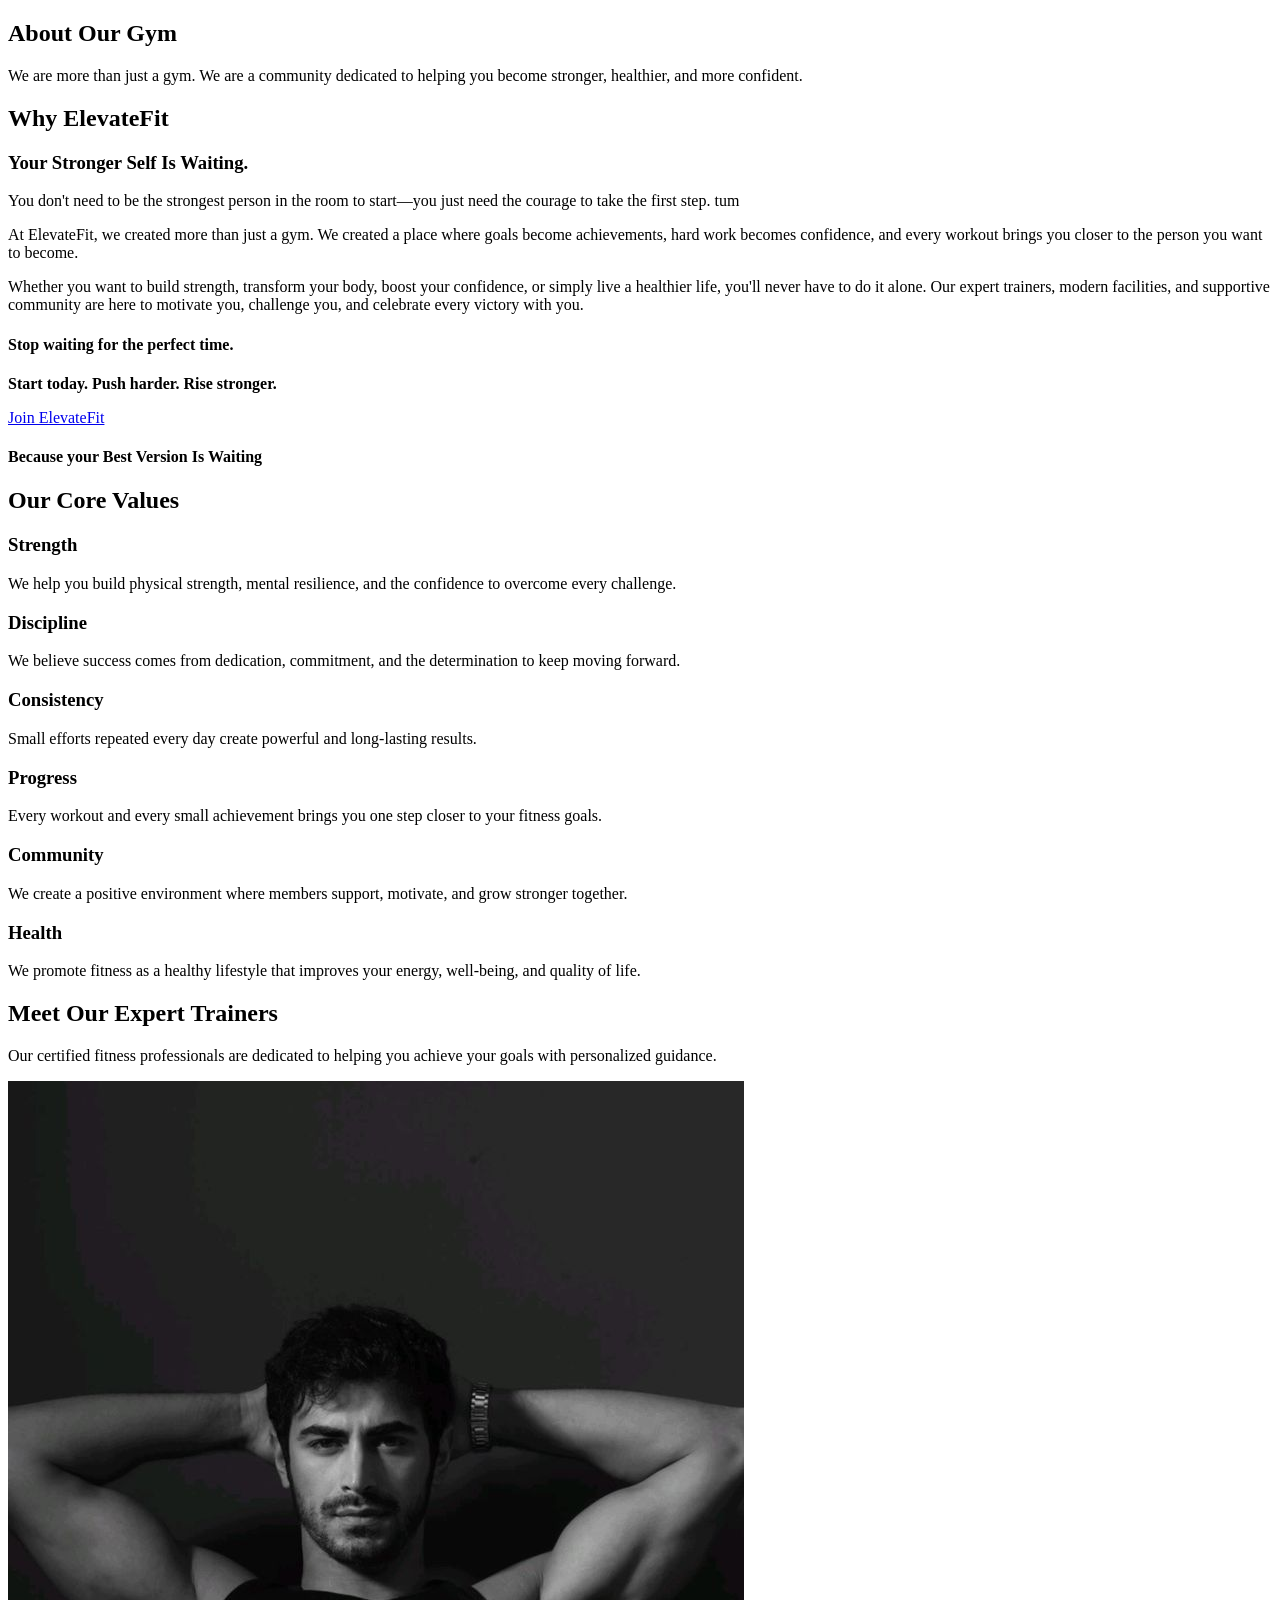
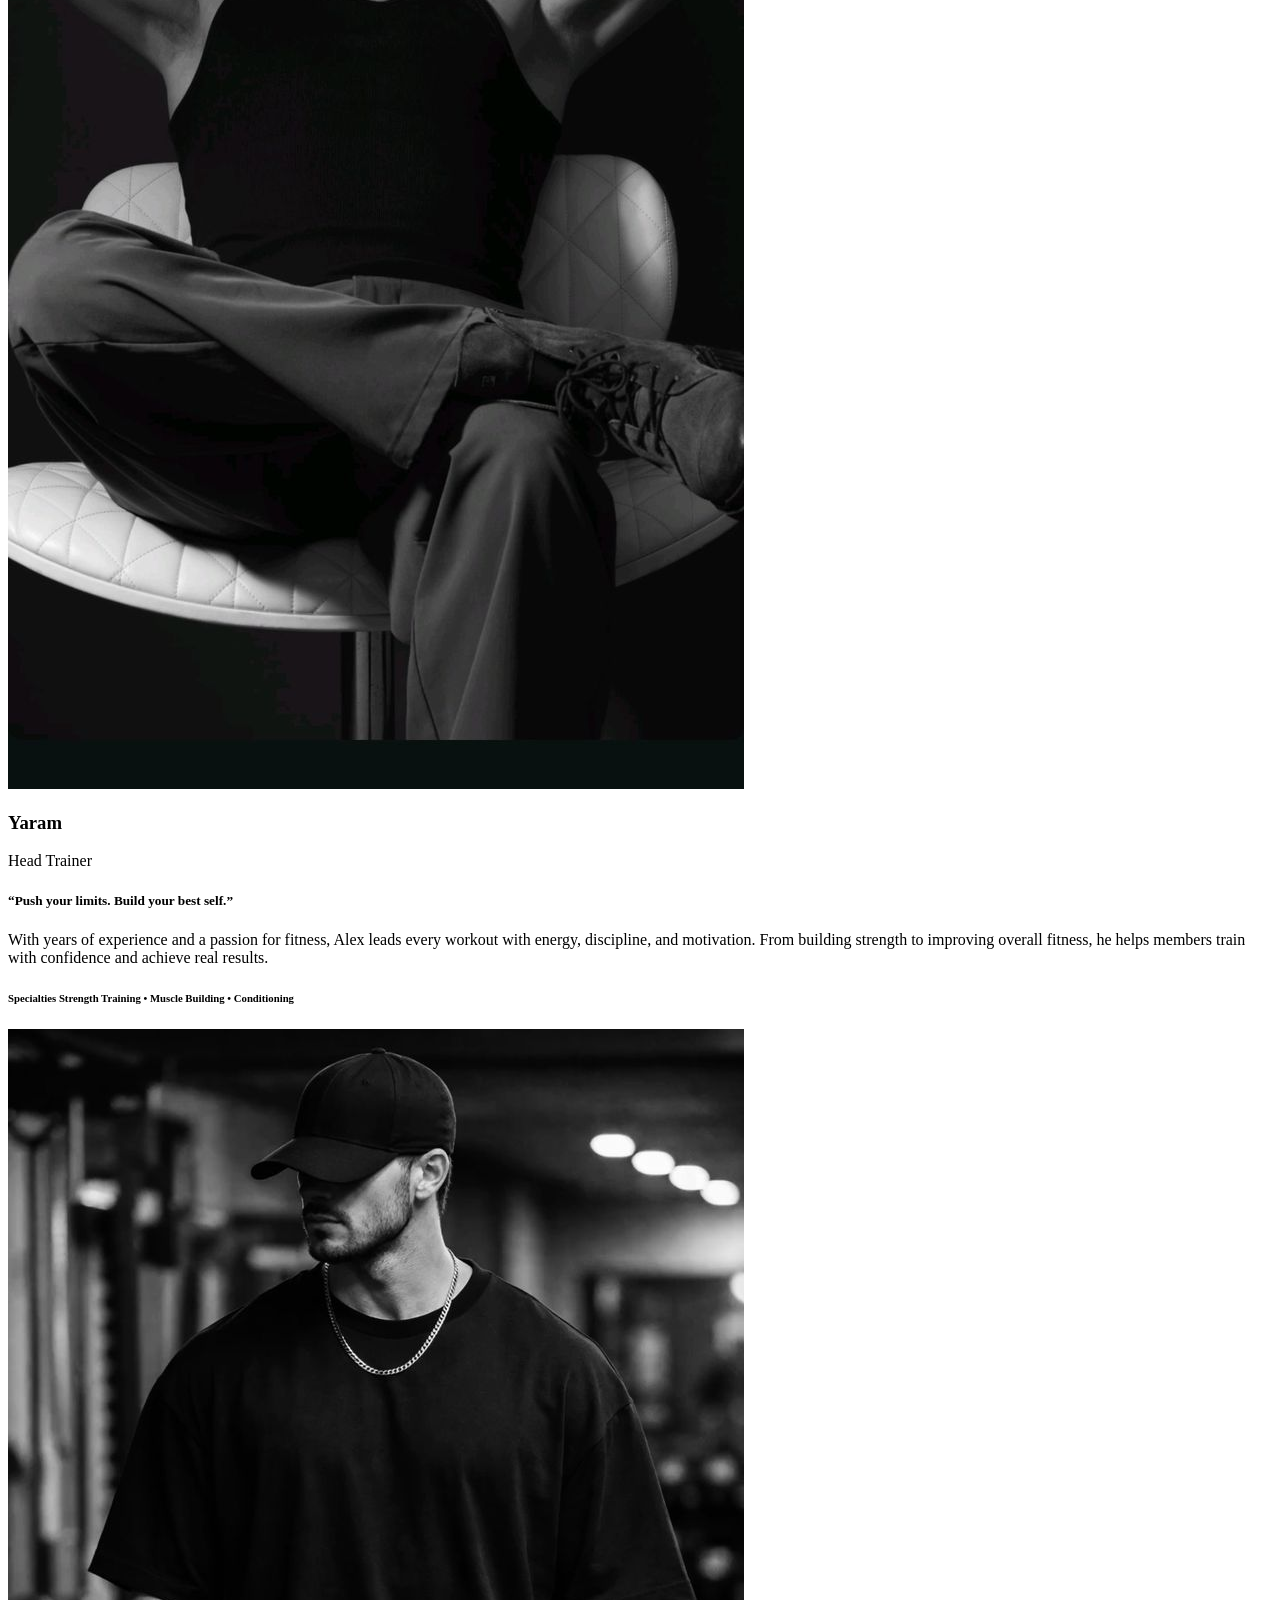
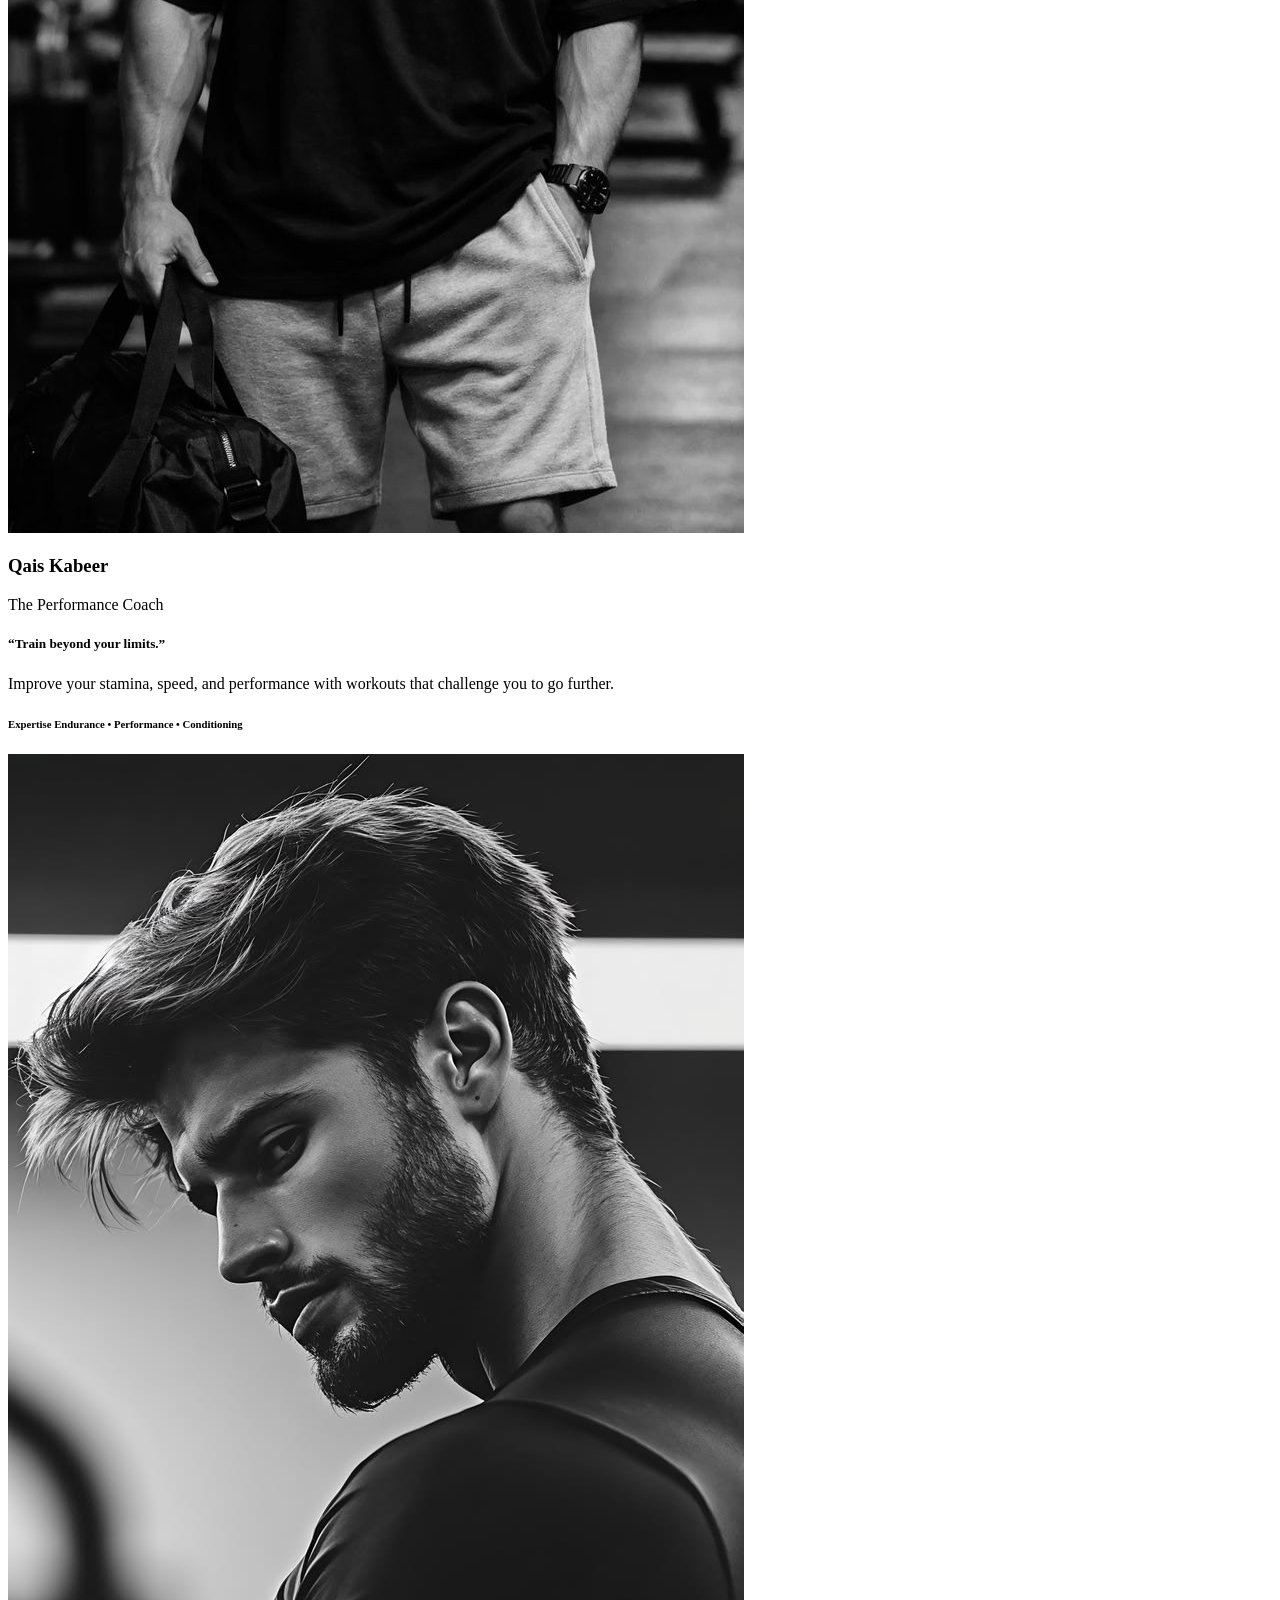
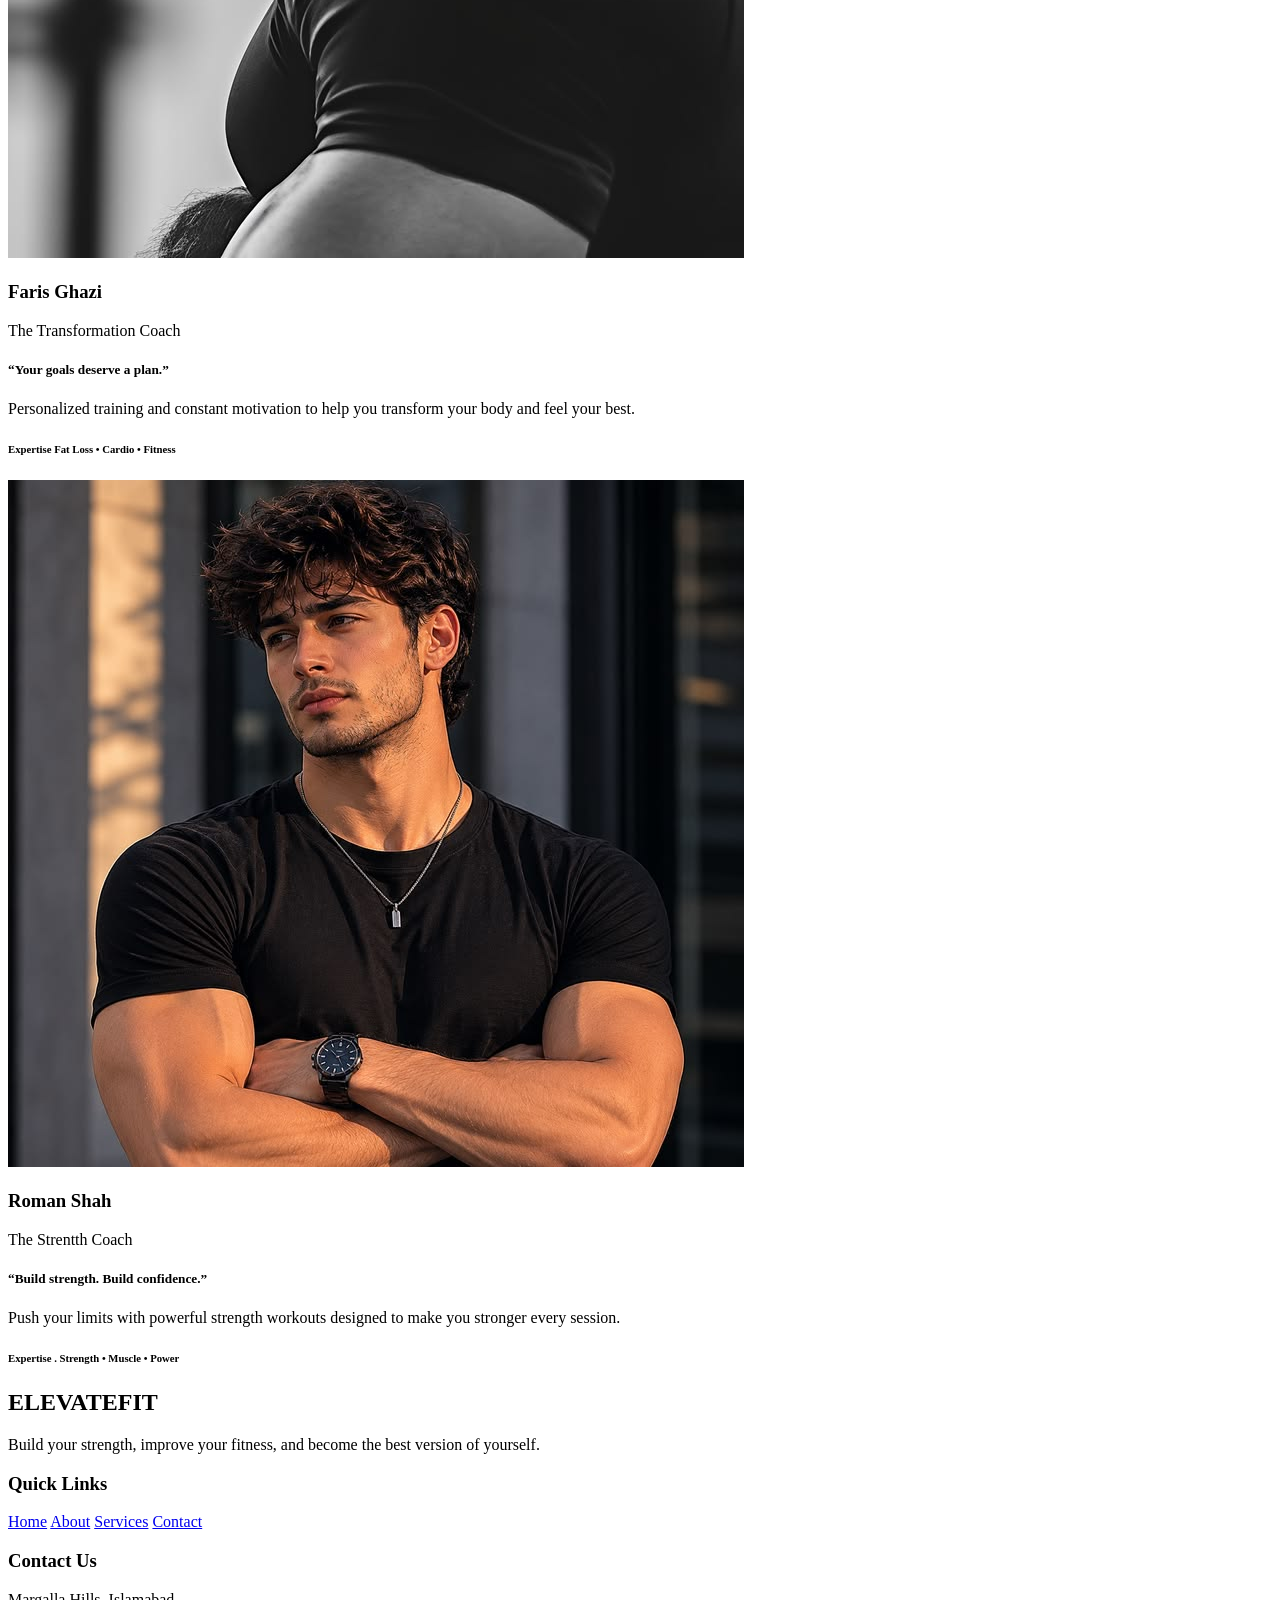
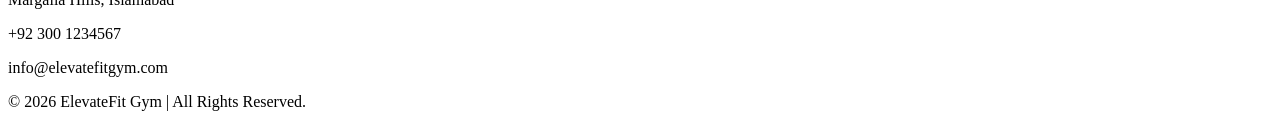
==== About.html @ 3af2d2c5 "Add files via upload" ====
<!DOCTYPE html>
<html lang="en">
<head>
    <meta charset="UTF-8">
    <meta name="viewport" content="width=device-width, initial-scale=1.0">
    <title>About Us</title>
    <link rel="stylesheet" href="../css/About.css">
</head>
<body>
<section class="about-section">
    <div class="container">

        <h1>About Our Gym</h1>

        <p>We are more than just a gym. We are a community dedicated
            to helping you become stronger, healthier, and more confident.
        </p>

  <div class="container">
    <h2>Why ElevateFit</h2>
    <h3>Your Stronger Self Is Waiting.</h3>
    
    <p>You don't need to be the strongest person in the room to start—you just need the courage to take the first step. tum </p>

    <p>At <span class="brand">ElevateFit</span>, we created more than just a gym. We created a place where goals become achievements, hard work becomes confidence, and every workout brings you closer to the person you want to become.</p>

    <p>Whether you want to build strength, transform your body, boost your confidence, or simply live a healthier life, 
        <span class="highlight">you'll never have to do it alone</span>. Our expert trainers, modern facilities, and supportive community are here to motivate you, challenge you, and celebrate every victory with you.</p>

    <h4>Stop waiting for the perfect time.</h4>

    <p class="cta"><b>Start today. Push harder. Rise stronger.</b></p>

    <a href="#join" class="btn">Join ElevateFit </a>
    <h4>Because your Best Version Is Waiting</h4>
  </div>
</section>
<section class="values">
    <div class="container">

        <div class="section-heading">
        <h2 class="values-title">Our Core Values</h2>

        <div class="values-container">

            <div class="value-card">
                <h3> Strength</h3>
                <p>
                    We help you build physical strength, mental resilience,
                    and the confidence to overcome every challenge.
                </p>
            </div>

            <div class="value-card">
                <h3> Discipline</h3>
                <p>
                    We believe success comes from dedication, commitment,
                    and the determination to keep moving forward.
                </p>
            </div>

            <div class="value-card">
                <h3> Consistency</h3>
                <p>
                    Small efforts repeated every day create powerful and
                    long-lasting results.
                </p>
            </div>

            <div class="value-card">
                <h3> Progress</h3>
                <p>
                    Every workout and every small achievement brings you
                    one step closer to your fitness goals.
                </p>
            </div>

            <div class="value-card">
                <h3> Community</h3>
                <p>
                    We create a positive environment where members support,
                    motivate, and grow stronger together.
                </p>
            </div>

            <div class="value-card">
                <h3> Health</h3>
                <p>
                    We promote fitness as a healthy lifestyle that improves
                    your energy, well-being, and quality of life.
                </p>
            </div>

        </div>

    </div>
</section>
<section class="team-section">
    <div class="container">
        <h2 class="team-title"> Meet Our Expert Trainers </h2>
        <p>Our certified fitness professionals are dedicated to helping you achieve your goals with personalized guidance.</p>
        
        <div class="team-container">

            <div class="team-card">
                <img src="../assets/traner1 (2).jpg" alt="yaram-Head Trainer">
                <div class="team-info">
                    <h3>Yaram</h3>
                    <span>Head Trainer</span>
                    <h5>“Push your limits. Build your best self.”</h5>
                    <p>
                    With years of experience and a passion for fitness, Alex leads every workout with energy, discipline, and motivation. From building strength to improving overall fitness, he helps members train with confidence and achieve real results.
                    </p>
                    <h6>Specialties
                         Strength Training • Muscle Building • Conditioning</h6>
                </div>
            </div>

            <div class="team-card">
                <img src="../assets/user.jpg" alt="Qais Kabeer">
                <div class="team-info">
                    <h3>Qais Kabeer</h3>
                    <span> The Performance Coach</span>
                    <h5>“Train beyond your limits.”</h5>
                    <p>Improve your stamina, speed, and performance with workouts that challenge you to go further.
                    </p>
                    <h6>Expertise
                         Endurance • Performance • Conditioning</h6>
                </div>
            </div>

            <div class="team-card">
                <img src="../assets/traner1 (3).jpg" alt="Faris Ghazi">
                <div class="team-info">
                    <h3>Faris Ghazi</h3>
                    <span>The Transformation Coach</span>
                    <h5>“Your goals deserve a plan.”</h5>
                    <p>
                       Personalized training and constant motivation to help you transform your body and feel your best. 
                    </p>
                    <h6>Expertise
                         Fat Loss • Cardio • Fitness
                    </h6>
                </div>
            </div>

            <div class="team-card">
                <img src="../assets/traner1 (4).jpg" alt="Roman Shah">
                <div class="team-info">
                    <h3>Roman Shah</h3>
                    <span>The Strentth Coach</span>
                    <h5>“Build strength. Build confidence.”</h5>
                    <p>Push your limits with powerful strength workouts designed to make you stronger every session.
                    </p>
                    <h6>Expertise
                        . Strength • Muscle • Power
                    </h6>
                </div>
            </div>

        </div>
    </div>
</section>
    </div>
</section>
<footer class="footer">

    <div class="footer-container">

        <div>
            <h2>ELEVATE<span>FIT</span></h2>
            <p>
                Build your strength, improve your fitness,
                and become the best version of yourself.
            </p>
        </div>

        <div>
            <h3>Quick Links</h3>
            <a href="index.html">Home</a>
            <a href="about.html">About</a>
            <a href="services.html">Services</a>
            <a href="contact.html">Contact</a>
        </div>

        <div>
            <h3>Contact Us</h3>
            <p> Margalla Hills, Islamabad</p>
            <p> +92 300 1234567</p>
            <p> info@elevatefitgym.com</p>
        </div>

    </div>

    <div class="footer-bottom">
        <p>© 2026 ElevateFit Gym | All Rights Reserved.</p>
    </div>

</footer>
</body>
</html>
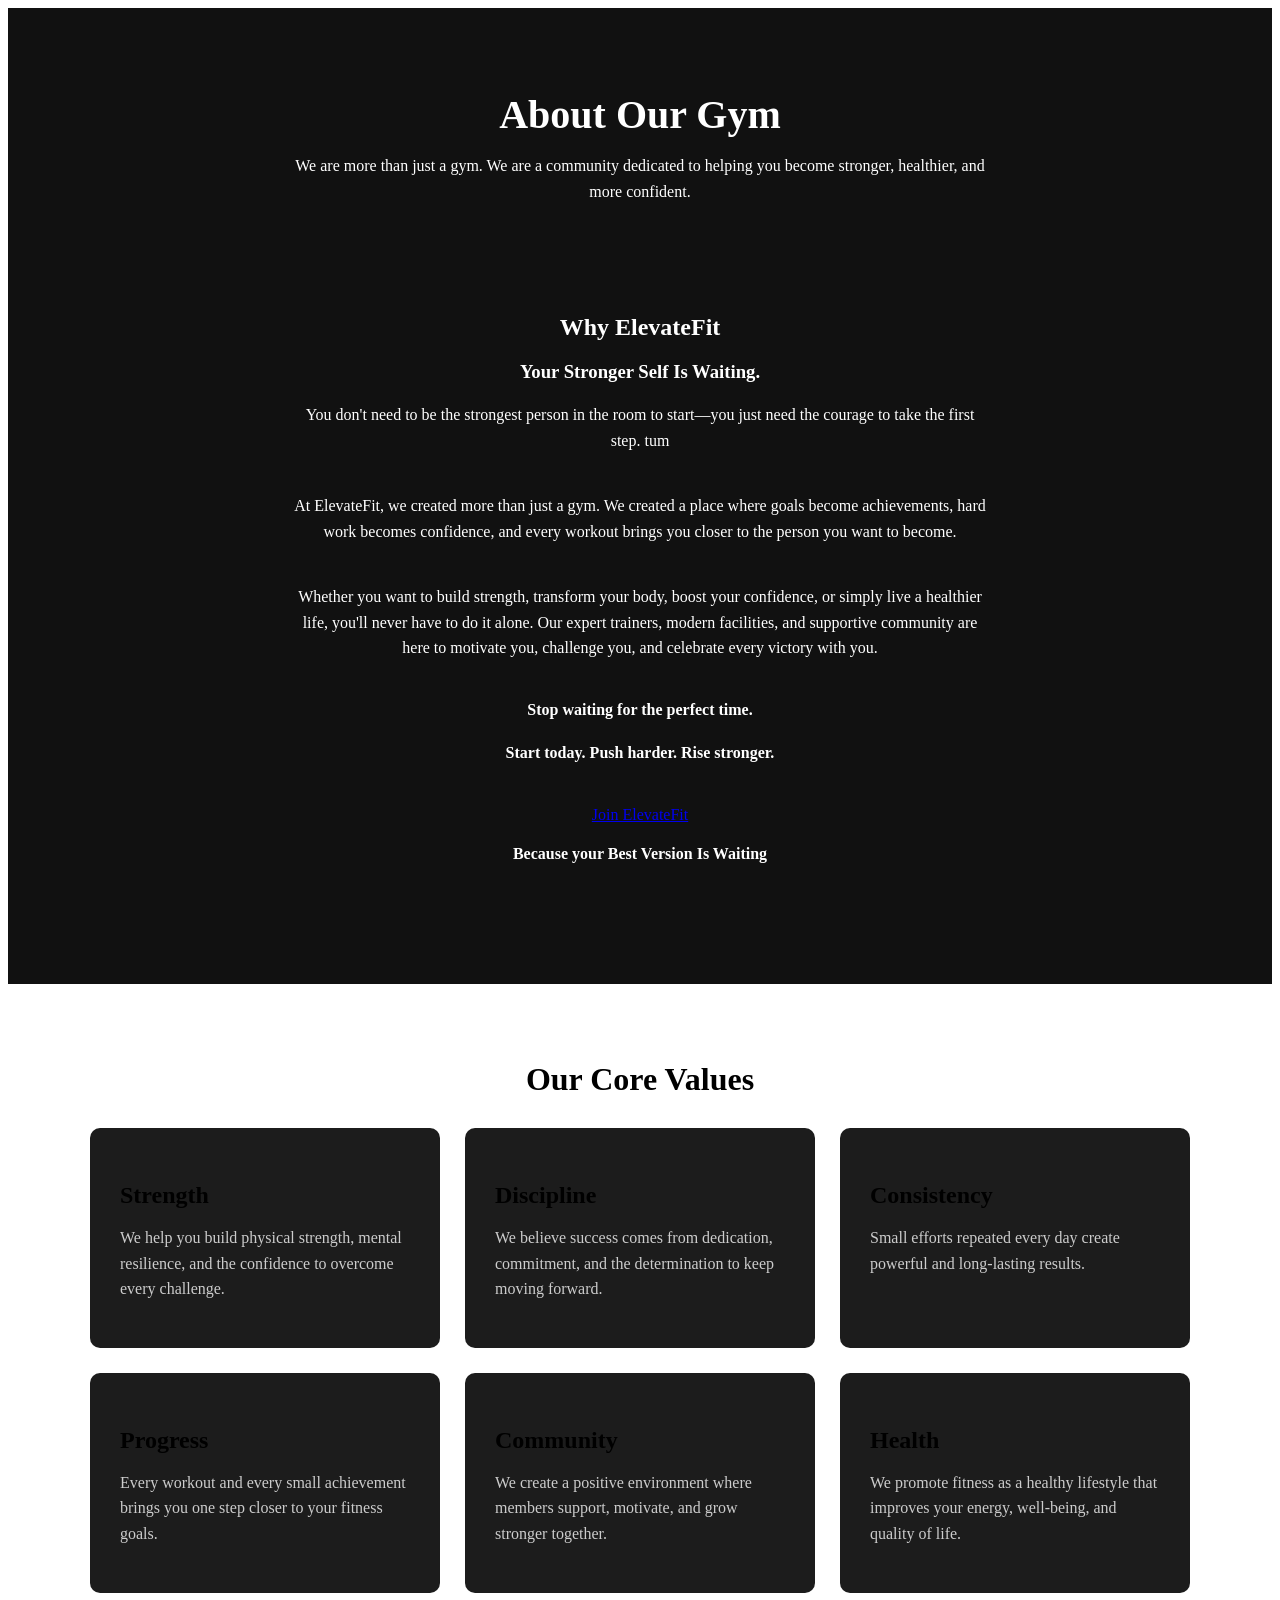
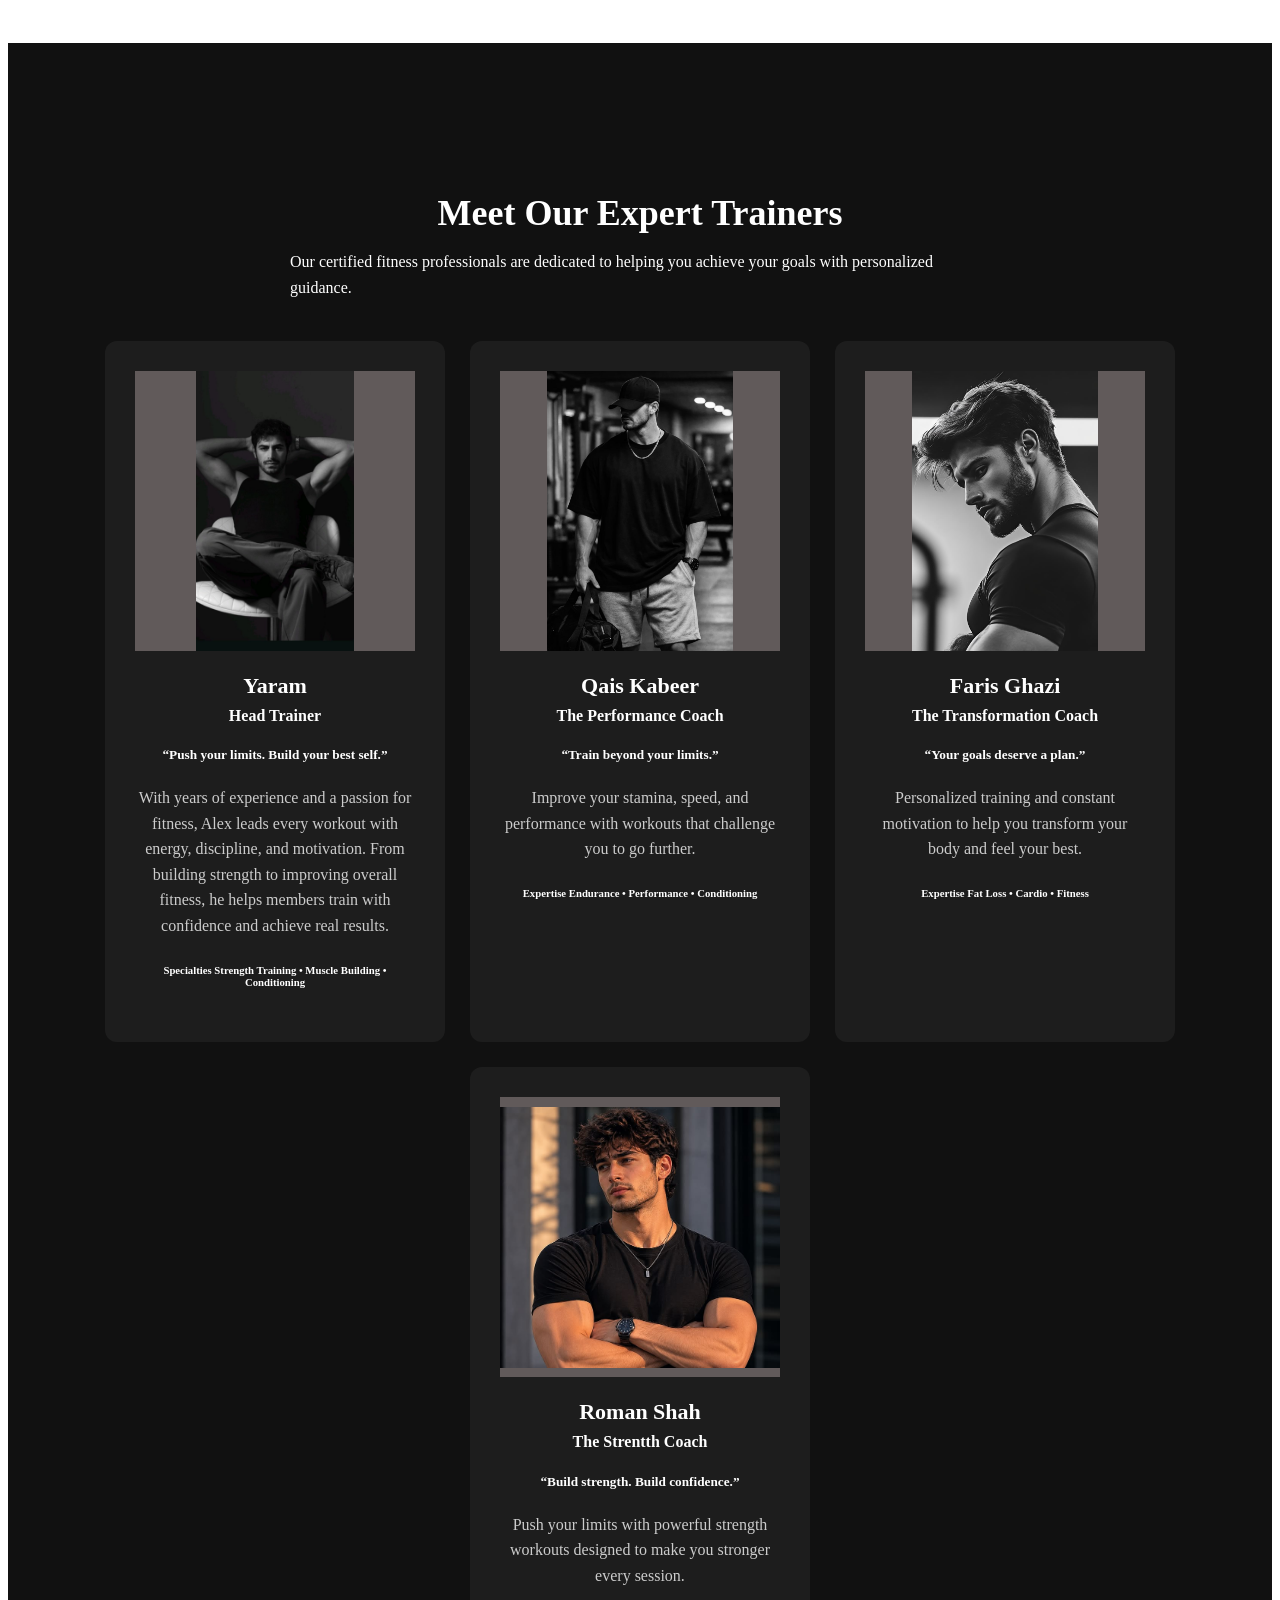
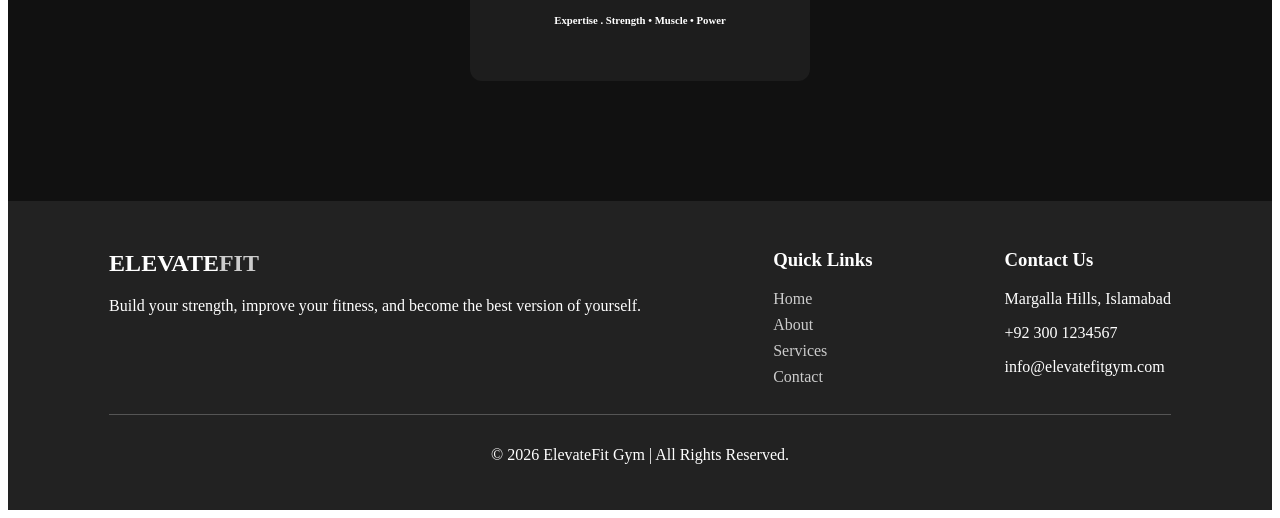
==== commit a5b94977: "Update About.html" ====
--- a/About.html
+++ b/About.html
@@ -4,7 +4,7 @@
     <meta charset="UTF-8">
     <meta name="viewport" content="width=device-width, initial-scale=1.0">
     <title>About Us</title>
-    <link rel="stylesheet" href="../css/About.css">
+    <link rel="stylesheet" href="About.css">
 </head>
 <body>
 <section class="about-section">
@@ -198,4 +198,4 @@
 
 </footer>
 </body>
-</html>+</html>
--- a/About.css
+++ b/About.css
@@ -0,0 +1,185 @@
+.container {
+    width: 90%;
+    max-width: 1100px;
+    margin: auto;
+    padding: 50px 0;
+}
+
+.about-section {
+    background-color: #111;
+    color: white;
+    text-align: center;
+}
+
+.container h1 {
+    font-size: 40px;
+    margin-bottom: 15px;
+}
+
+.container > p {
+    max-width: 700px;
+    margin: 0 auto 40px;
+    line-height: 1.6;
+}
+
+.mission {
+    padding: 25px;
+    margin-bottom: 40px;
+    background-color: #222;
+    border-radius: 10px;
+}
+
+.values {
+    display: flex;
+    flex-wrap: wrap;
+    gap: 20px;
+    justify-content: center;
+}
+
+.values h2 {
+    width: 100%;
+}
+
+.value-box {
+    width: 250px;
+    padding: 25px;
+    background-color: #c25959;
+    border-radius: 10px;
+}
+
+.value-box h3 {
+    font-size: 22px;
+    margin-bottom: 10px;
+}
+
+.value-box p {
+    line-height: 1.5;
+}
+.values-title {
+    text-align: center;
+    font-size: 32px;
+    margin-bottom: 30px;
+}
+
+/* Flexbox container */
+.values-container {
+    display: flex;
+    flex-wrap: wrap;
+    justify-content: center;
+    gap: 25px;
+}
+.join-link{
+    color: #ccc;
+}
+
+/* Value cards */
+.value-card {
+    flex: 1 1 280px;
+    max-width: 350px;
+    background-color: #1c1c1c;
+    padding: 30px;
+    border-radius: 10px;
+}
+
+.value-card h3 {
+    font-size: 24px;
+    margin-bottom: 15px;
+}
+
+.value-card p {
+    color: #ccc;
+    line-height: 1.6;
+}
+.team-section {
+    padding: 70px 0;
+    background-color: #111;
+    color: white;
+}
+
+.team-title {
+    text-align: center;
+    font-size: 36px;
+    margin-bottom: 15px;
+}
+
+.team-intro {
+    text-align: center;
+    max-width: 700px;
+    margin: 0 auto 40px;
+    color: #ccc;
+    line-height: 1.6;
+}
+
+.team-container {
+    display: flex;
+    flex-wrap: wrap;
+    justify-content: center;
+    gap: 25px;
+}
+
+.team-card {
+    flex: 1 1 250px;
+    max-width: 280px;
+    padding: 30px;
+    background-color: #1d1d1d;
+    border-radius: 12px;
+    text-align: center;
+}
+
+.team-info h3 {
+    font-size: 22px;
+    margin-bottom: 8px;
+}
+
+.team-info span {
+    display: block;
+    margin-bottom: 15px;
+    font-weight: bold;
+}
+
+.team-info p {
+    color: #ccc;
+    line-height: 1.6;
+}
+.team-card img {
+    width: 100%;
+    height: 280px;
+    object-fit: contain;
+    object-position: center;
+    display: block;
+    background-color: #615a5a;
+}
+.footer {
+    background: #222;
+    color: white;
+    padding: 30px 8%;
+}
+
+.footer-container {
+    display: flex;
+    justify-content: space-between;
+    flex-wrap: wrap;
+    gap: 25px;
+}
+
+.footer h2 span {
+    color: #ccc;
+}
+
+.footer a {
+    display: block;
+    color: #ccc;
+    text-decoration: none;
+    margin: 8px 0;
+}
+
+.footer a:hover {
+    color: #ccc;
+}
+
+.footer-bottom {
+    text-align: center;
+    border-top: 1px solid #555;
+    margin-top: 20px;
+    padding-top: 15px;
+}
